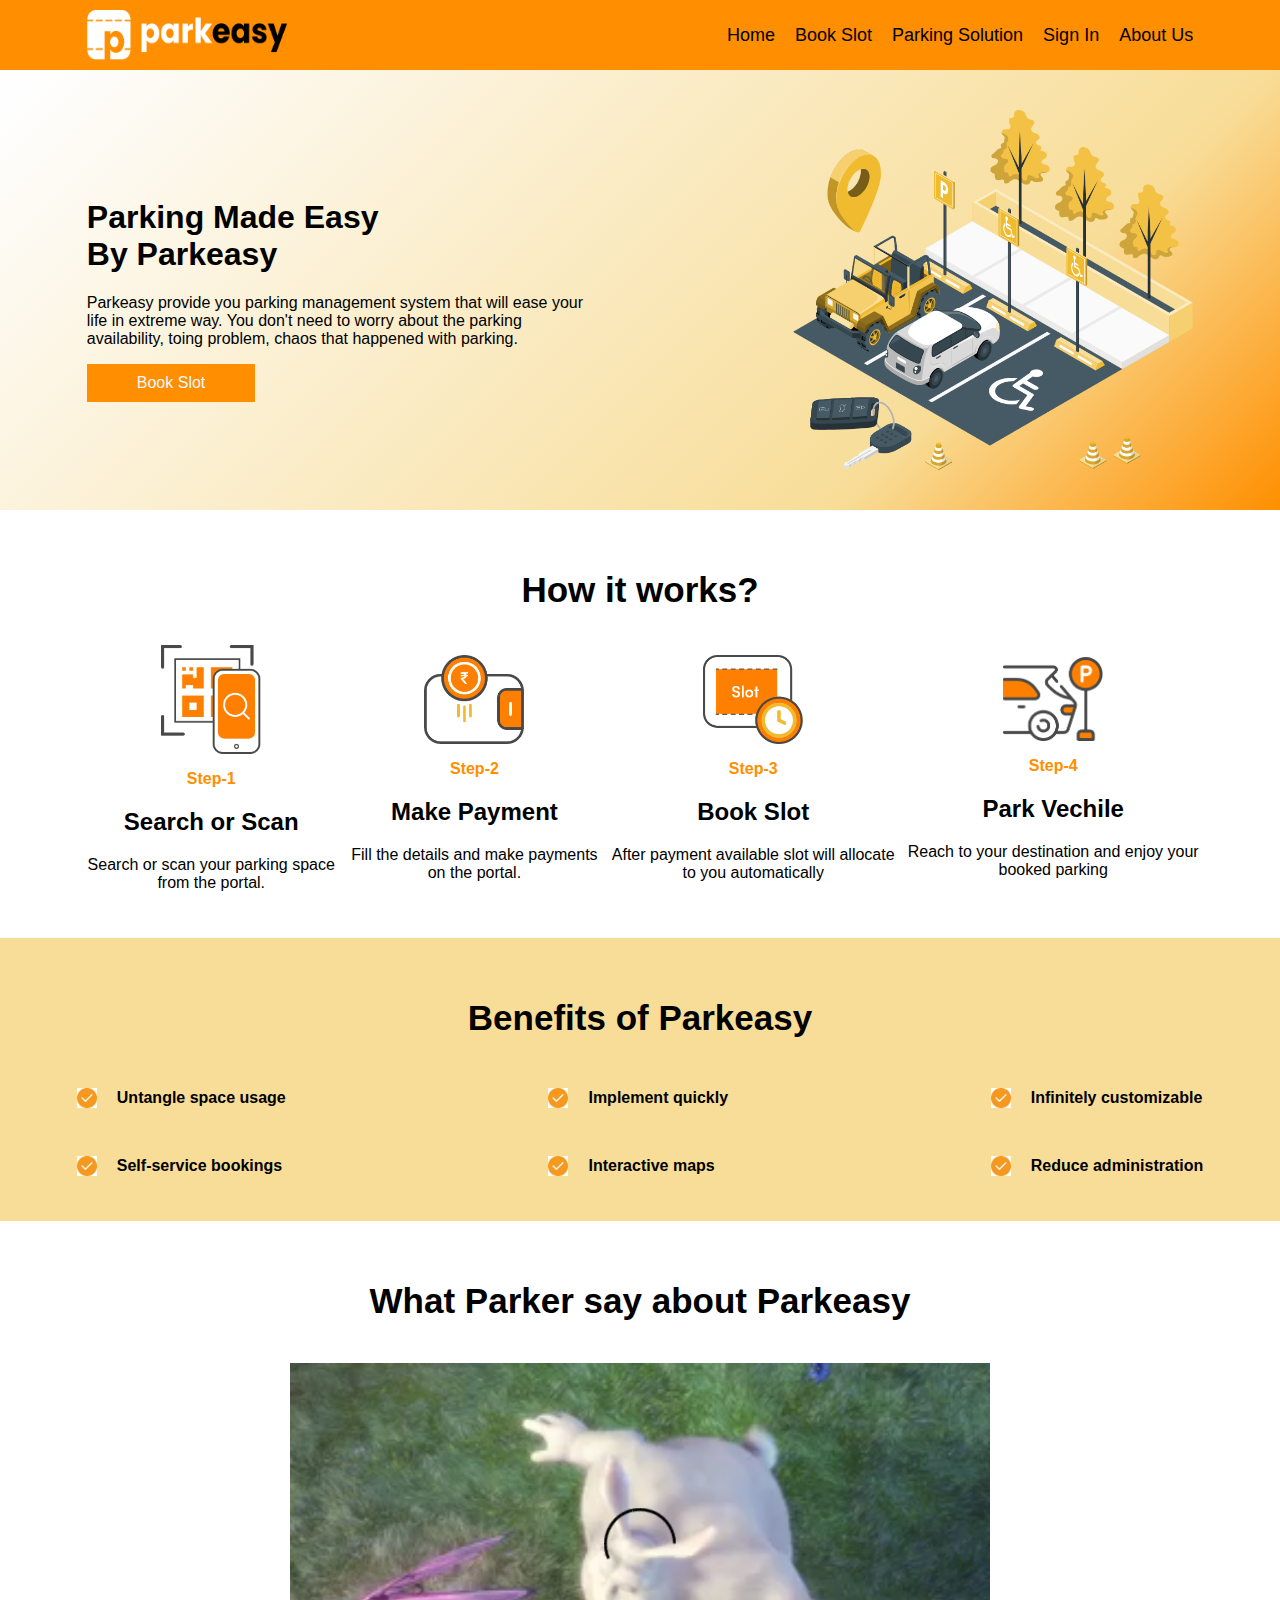
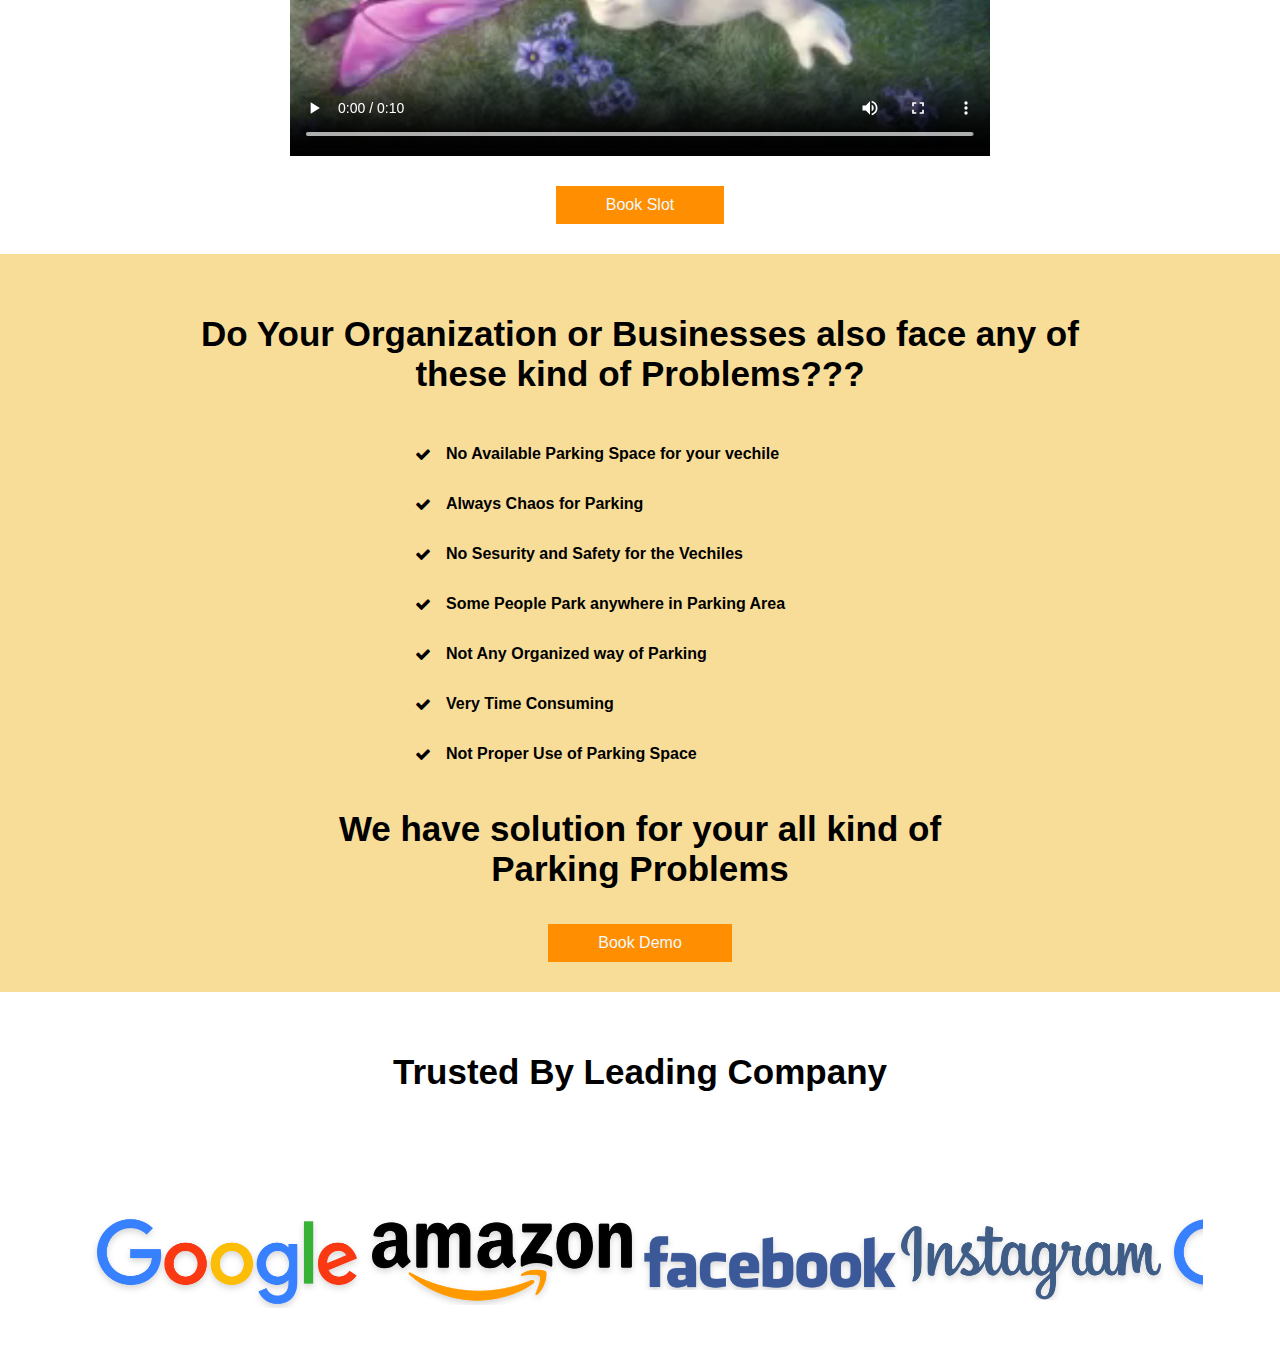
==== Index.html @ d3010aca "web page" ====
<html>

<head>
    <title>Parkeasy</title>
    <meta charset="utf-8">
    <meta name="viewport" content="width=device-width, initial-scale=1">
    <link href="http://fonts.cdnfonts.com/css/sofia-pro" rel="stylesheet">
    <link href="./css/Style.css" rel="stylesheet" type="text/css" />
    <!-- <link href="./sofia.css" rel="stylesheet" /> -->
    <link rel="stylesheet" href="https://pro.fontawesome.com/releases/v5.10.0/css/all.css"
        integrity="sha384-AYmEC3Yw5cVb3ZcuHtOA93w35dYTsvhLPVnYs9eStHfGJvOvKxVfELGroGkvsg+p" crossorigin="anonymous" />
    <!-- Font Awesome -->
    <link href="https://cdnjs.cloudflare.com/ajax/libs/font-awesome/5.15.1/css/all.min.css" rel="stylesheet" />

    <link rel="stylesheet" href="https://cdnjs.cloudflare.com/ajax/libs/font-awesome/4.7.0/css/font-awesome.min.css">
</head>

<body>
    <script>
        function myFunction() {
            console.log('hii')
            let vid = document.getElementById("vid");
            vid.play();
        }
    </script>
    <div class="header">
        <div>
            <a href="#default" class="logo"><img src="./Assets/Group 21.png"></a>
        </div>
        <div class="header-right">
            <a class="active" href="#home">Home</a>
            <a href="#book Slot">Book Slot</a>
            <a href="#parking Solution">Parking Solution</a>
            <a href="#sigin">Sign In</a>
            <a href="#about">About Us</a>
        </div>
    </div>
    <!------------------------------------------------------------1-------------------------------------------------------------->
    <div class="container">
        <div class="row">
            <div class="col-sm">
                <h1><b>Parking Made Easy<br> By Parkeasy</b>
                </h1>
                <p>Parkeasy provide you parking management system that will ease your <br> life in extreme way. You
                    don't need to worry about the parking <br> availability, toing problem, chaos that happened with
                    parking.</p>
                <button class="btn">Book Slot</button>
            </div>
            <div class="col-sm">
                <img class="parking-img" src="./Assets/Parking-amico.png" alt="PARKING">
            </div>
        </div>
    </div>
    <!-------------------------------------------------------------2----------------------------------------------------------->
    <div class="container2">
        <p class="main2">How it works?</p>
        <div class="row">

            <div class="card">
                <img class="img2" src="./Assets/Group 1034.png" alt="search scan">
                <p class="steps">Step-1</p>
                <h2>Search or Scan</h2>
                <p>Search or scan your parking space from the portal.</p>
            </div>
            <div class="card">
                <img class="img2" src="./Assets/Group 1046.png" alt="search scan">
                <p class="steps">Step-2</p>
                <h2>Make Payment</h2>
                <p>Fill the details and make payments on the portal.</p>
            </div>
            <div class="card">
                <img class="img2" src="./Assets/Group 1051.png" alt="search scan">
                <p class="steps">Step-3</p>
                <h2>Book Slot</h2>
                <p>After payment available slot will allocate to you automatically</p>
            </div>
            <div class="card">
                <img class="img2" src="./Assets/Group 1053.png" alt="search scan">
                <p class="steps">Step-4</p>
                <h2>Park Vechile</h2>
                <p>Reach to your destination and enjoy your booked parking</p>
            </div>

        </div>
    </div>
    <!-------------------------------------------------------------3----------------------------------------------------------->
    <div class="container3">
        <p class="main2">Benefits of Parkeasy</p>
        <div class="row3">
            <div class="col3">
                <div class="tick"><img src="./Assets/Tick.jpg">
                    <p>Untangle space usage</p>
                </div><br>
                <div class="tick"><img src="./Assets/Tick.jpg">
                    <p>Self-service bookings</p>
                </div>
            </div>
            <div class="col3">
                <div class="tick"><img src="./Assets/Tick.jpg">
                    <p>Implement quickly</p>
                </div><br>
                <div class="tick"><img src="./Assets/Tick.jpg">
                    <p>Interactive maps</p>
                </div>
            </div>
            <div class="col3">
                <div class="tick"><img src="./Assets/Tick.jpg">
                    <p>Infinitely customizable</p>
                </div><br>
                <div class="tick"><img src="./Assets/Tick.jpg">
                    <p>Reduce administration</p>
                </div>
            </div>
        </div>
    </div>
</body>
<!-------------------------------------------------------------3----------------------------------------------------------->
<div class="container4">
    <p class="main2">What Parker say about Parkeasy</p>
    <!-- <div class="video-button" >
        <img onclick="myFunction()" src="./Assets/Group 33.png">
       
    </div> -->

    <div class="video-container">
        <video id="vid" class="video1" controls>
            <source src="./Assets/video.mp4" type="video/mp4">
            <source src="./Assets/video.ogg" type="video/ogg">
        </video>
    </div>
    <div class="btn1">
        <button class="btn">Book Slot</button>
    </div>
</div>
<!-----------------------------------------------------5-------------------------------------------------------------------->
<div class="container5">
    <p class="main2">Do Your Organization or Businesses also face any of <br>these kind of Problems???</p>
    <div class="main-cont">
        <div class="fa-icon">
            <i class="fa fa-check"></i>
            <p class="data">No Available Parking Space for your vechile</p>
        </div>
        <div class="fa-icon">
            <i class="fa fa-check"></i>
            <p class="data">Always Chaos for Parking</p><br>
        </div>
        <div class="fa-icon">
            <i class="fa fa-check"></i>
            <p class="data">No Sesurity and Safety for the Vechiles</p>
        </div>
        <div class="fa-icon">
            <i class="fa fa-check"></i>
            <p class="data">Some People Park anywhere in Parking Area</p>
        </div>
        <div class="fa-icon">
            <i class="fa fa-check"></i>
            <p class="data">Not Any Organized way of Parking</p>
        </div>
        <div class="fa-icon">
            <i class="fa fa-check"></i>
            <p class="data">Very Time Consuming</p>
        </div>
        <div class="fa-icon">
            <i class="fa fa-check"></i>
            <p class="data">Not Proper Use of Parking Space</p>
        </div>
    </div>
    <p class="main2">We have solution for your all kind of <br>Parking Problems</p>
    <div class="btn1">
        <button class="btn">Book Demo</button>
    </div>
</div>
<!---------------------------------------------------------------------6------------------------------------------------------------------>
<div class="container6">
    <p class="main2">Trusted By Leading Company</p>
    <div class="scroll">
    <div class="row-logo">
        <div class="colum">
            <img src="./Assets/google-icon.png">
        </div>
        <div class="colum">
            <img src="./Assets/amazon-icon.png">
        </div>
        <div class="colum">
            <img src="./Assets/facebook-icon.png">
        </div>
        <div class="colum">
            <img src="./Assets/insta-icon.png">
        </div>
        <div class="colum">
            <img src="./Assets/google-icon.png">
        </div>
        <div class="colum">
            <img src="./Assets/amazon-icon.png">
        </div>
        <div class="colum">
            <img src="./Assets/facebook-icon.png">
        </div>
        <div class="colum">
            <img src="./Assets/insta-icon.png">
        </div>
        
    </div>
</div>
</div>
</body>

</html>
---- css/Style.css ----
* {
    box-sizing: border-box;
}

body {
    margin: 0;
    font-family: 'Sofia Pro', sans-serif;
}

.header {
    overflow: hidden;
    background-color: #ff8f00;
    padding: -5px 5px;
    display: flex;
    align-items: center;
    padding: 0 6%;
    justify-content: space-between;
}

.header a {
    float: left;
    color: black;
    text-align: center;
    padding: 10px;
    text-decoration: none;
    font-size: 18px;
    line-height: 25px;
    border-radius: 4px;
}

.header a.logo img {
    height: 50px;
    width: 200px;
}

.header-right {
    display: flex;
}
/*------------------------------------------------------------------1------------------------------------------------------- */
.container {
    padding: 30px 6%;
    margin-top: 0px;
    background-image: linear-gradient(135deg, #fefefe 30px, #f8dd98 900px, #ff8f00 100%);
}

.col-sm {
    padding: 10px;
}

.row {
    display: flex;
    justify-content: space-between;
    align-items: center;
}

.parking-img {
    max-width: 400px;
}

.btn {
    background-color: #ff8f00;
    color: aliceblue;
    border: none;
    padding: 10px 50px;
    text-align: center;
    text-decoration: none;
    display: inline-block;
    font-size: 16px;
}
/*------------------------------------------------------------------2------------------------------------------------------- */
.container2 {
    padding: 30px 6%;
    
}
 .main2 {
    margin-top: 30px;
    font-weight: bold;
    text-align: center;
    font-size: 35px;
}
.img2{
    height: auto;
    max-width: 100px;
}
.card {
    box-shadow: 0 0px 0px 0 rgba(0, 0, 0, 0.2);
    max-width: 300px;
    margin: auto;
    text-align: center;
    font-family: arial;
  }
  .steps{
      color:#ff8f00 ;
      font-weight: bold;
  }
/*------------------------------------------------------------------3------------------------------------------------------- */
  .container3{
      background-color:#f8dd98;
      padding: 30px 6%;
  }
  .row3{
      display: flex;
      justify-content: space-between;
      font-weight: bold;
      font-size: 16px;
  }
  .tick{
      display: flex;
      align-items: center;

  }
  .tick img{
    max-width: 20px;
  }
  .col3 p{
    padding-left: 20px;
  }
/* ------------------------------------------------------------------4--------------------------------------------------------- */
  .container4{
    padding: 30px 6%;
  }
  .video-button{
    position: absolute;
    top: 203%;
    z-index: 3;
    left:47%;
  }
  .video-container{
    display: flex;
    justify-content: center;
  }
  .video1{
      width: 700px;
      height: 400px;
  }
  .btn1{
    display: flex;
    justify-content: center;
    margin-top: 30px;
  }
  /* -----------------------------------------------------------------------5--------------------------------------------------------- */
  .container5{
    background-color:#f8dd98;
    padding: 30px 6%;
   
}
.main-cont{
    max-width: 450px;
    margin: auto;
}
.fa-icon{
    display: flex;
    align-items: center;
}
.data{
    padding-left:15px ;
    font-weight: bold;
}
/*---------------------------------------------------------------6---------------------------------------------------------------------- */
.container6{
    padding: 30px 6%;
  }
  .row-logo{
      margin-top: 7%;
      display: flex;
      justify-content: space-between;
      align-items: center;
  }
  .scroll{
  margin: 4px, 4px;
  padding: 10px;
  width: auto;
  overflow-x: auto;
  overflow-y: hidden;

}
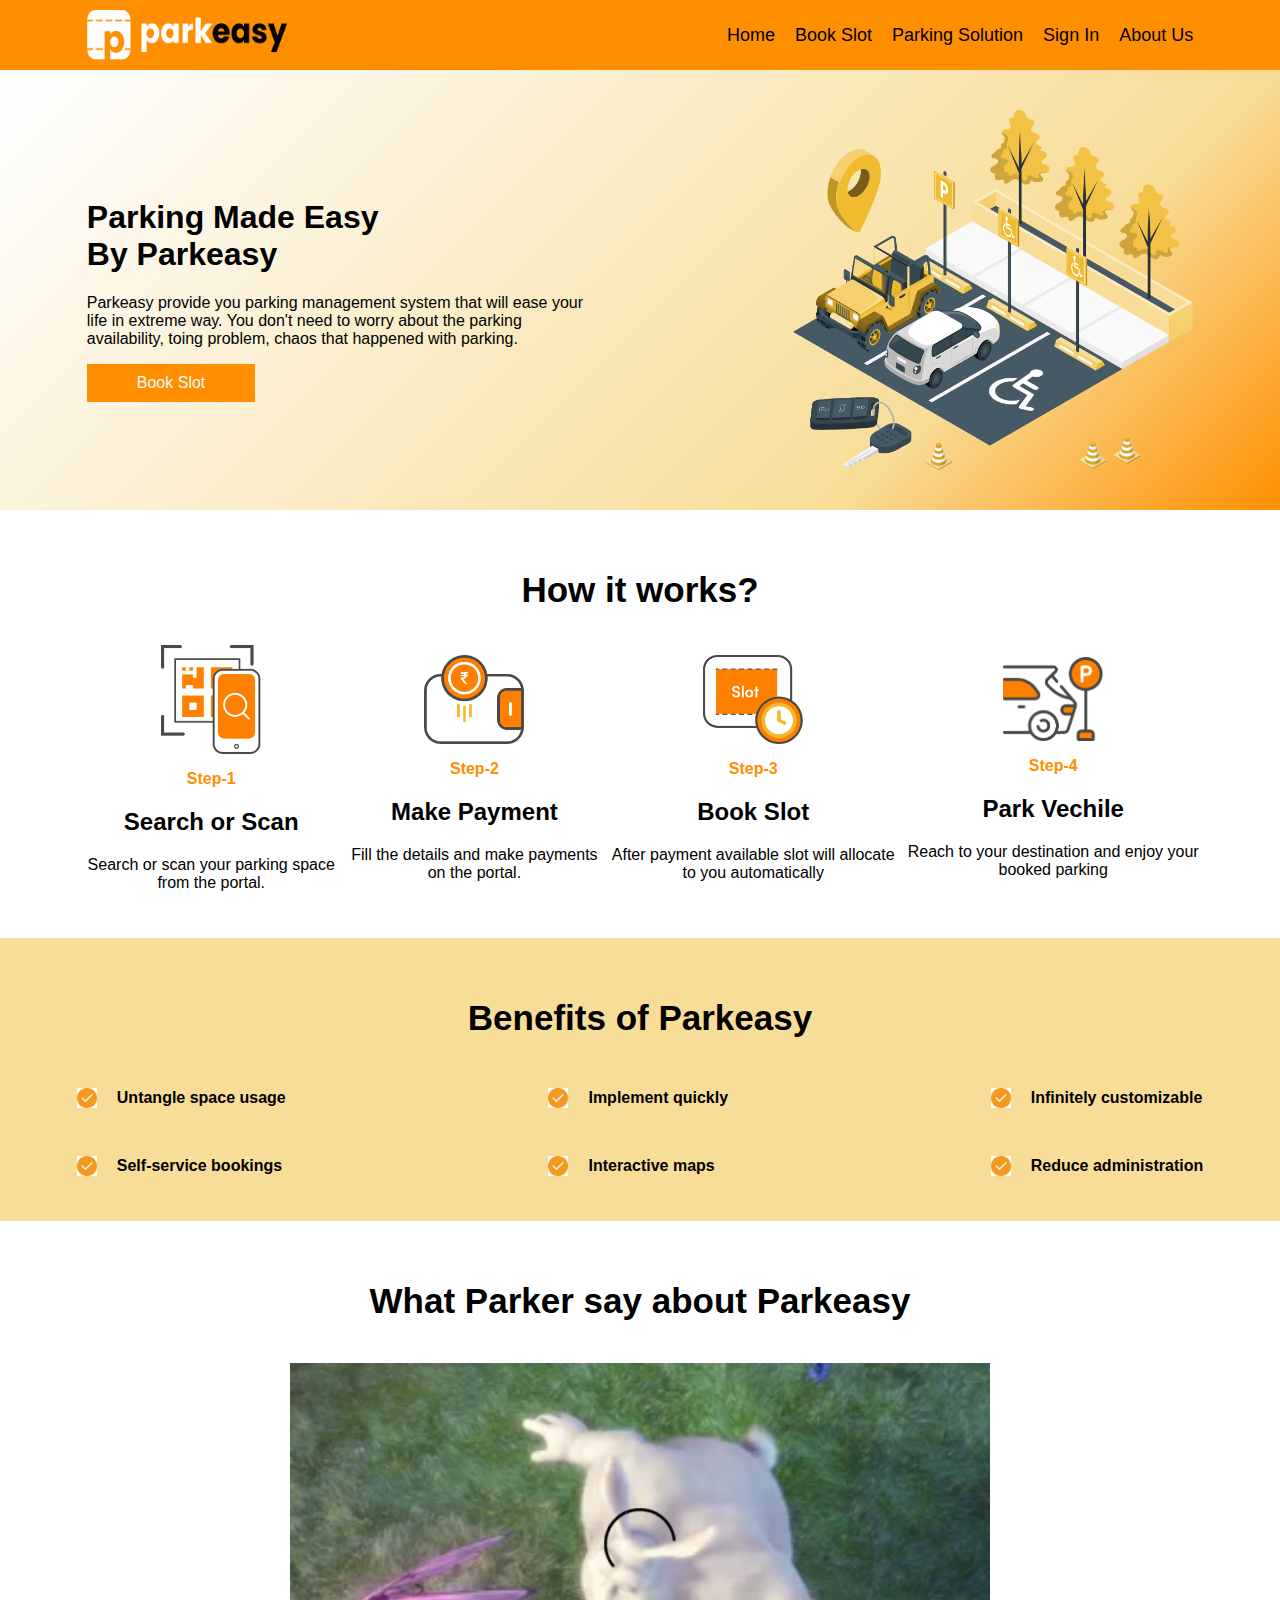
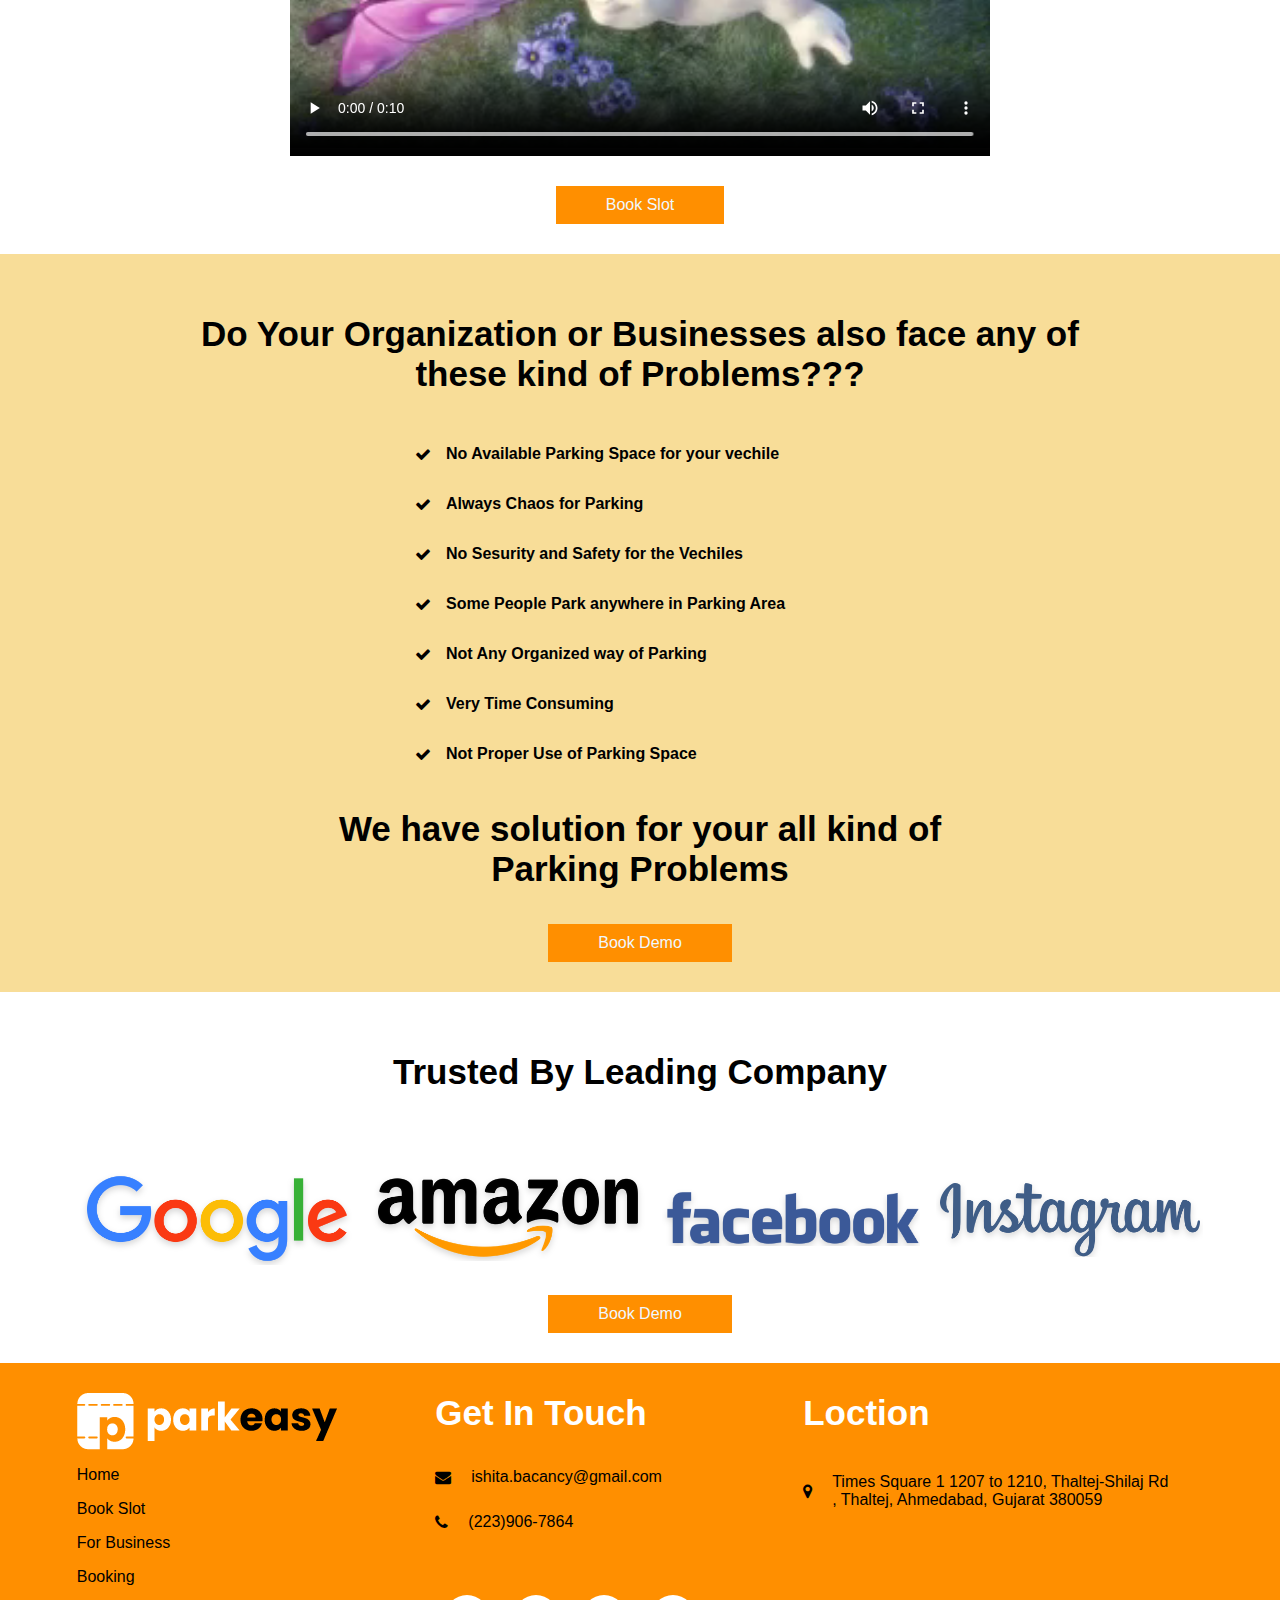
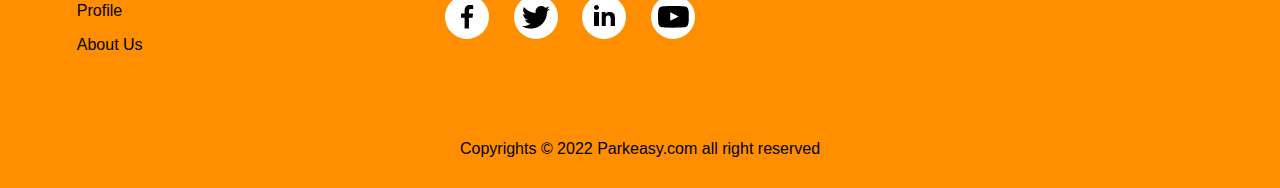
==== commit 15b8c4c7: "created footer in webpage" ====
--- a/Index.html
+++ b/Index.html
@@ -173,7 +173,7 @@
 <!---------------------------------------------------------------------6------------------------------------------------------------------>
 <div class="container6">
     <p class="main2">Trusted By Leading Company</p>
-    <div class="scroll">
+
     <div class="row-logo">
         <div class="colum">
             <img src="./Assets/google-icon.png">
@@ -187,22 +187,67 @@
         <div class="colum">
             <img src="./Assets/insta-icon.png">
         </div>
-        <div class="colum">
-            <img src="./Assets/google-icon.png">
-        </div>
-        <div class="colum">
-            <img src="./Assets/amazon-icon.png">
-        </div>
-        <div class="colum">
-            <img src="./Assets/facebook-icon.png">
-        </div>
-        <div class="colum">
-            <img src="./Assets/insta-icon.png">
+    </div>
+    <div class="btn1">
+        <button class="btn">Book Demo</button>
+    </div>
+</div>
+<!---------------------------------------------------------7-------------------------------------------------------->
+<footer class="footer-container">
+    <div class="row-footer">
+        <div class="col-footer">
+            <div>
+                <img src="./Assets/Group 21.png">
+            </div>
+            <div class="footer-left">
+                <P>Home</P>
+                <p>Book Slot</p>
+                <p>For Business</p>
+                <p>Booking</p>
+                <p>Profile</p>
+                <p>About Us</p>
+            </div>
+        </div>
+        <div class="col-footer">
+            <p class="footer-heading">Get In Touch</p>
+            <div class="footer-data">
+                <i class="fa fa-envelope"></i>
+                <div class="footer-data1">ishita.bacancy@gmail.com</div>
+            </div>
+            <div class="footer-data">
+                <i class="fa fa-phone"></i>
+                <div class="footer-data1">(223)906-7864</div>
+            </div>
+            <div class="footer-icon">
+                <img src="./Assets/Group 296.png">
+                <img src="./Assets/Group 297.png">
+                <img src="./Assets/Group 298.png">
+                <img src="./Assets/Group 299.png">
+            </div>
+        </div>
+
+        <div class="col-footer">
+            <p class="footer-heading">Loction</p>
+            <div class="footer-data">
+                <i class="fa fa-map-marker"></i>
+                <div class="footer-data1">Times Square 1 1207 to 1210, Thaltej-Shilaj Rd<br>, Thaltej, Ahmedabad,
+                    Gujarat 380059</div>
+            </div><br><br>
+            <div id="map">
+                <iframe
+                    src="https://www.google.com/maps/embed?pb=!1m14!1m8!1m3!1d14685.16144507752!2d72.5014109!3d23.0498141!3m2!1i1024!2i768!4f13.1!3m3!1m2!1s0x0%3A0x9b14edd4c5fa8634!2sBacancy%20-%20Dedicated%20to%20Innovation!5e0!3m2!1sen!2sin!4v1652945111722!5m2!1sen!2sin"
+                    width="400" height="150" style="border:0;" allowfullscreen="" loading="lazy"
+                    referrerpolicy="no-referrer-when-downgrade"></iframe>
+            </div>
         </div>
         
     </div>
-</div>
-</div>
-</body>
+    <div class="footer-bottom">
+        
+        <div>Copyrights © 2022 Parkeasy.com all right reserved  </div>
+
+    </div>
+    </div>
+    </body>
 
 </html>--- a/css/Style.css
+++ b/css/Style.css
@@ -166,11 +166,42 @@
       justify-content: space-between;
       align-items: center;
   }
-  .scroll{
-  margin: 4px, 4px;
-  padding: 10px;
-  width: auto;
-  overflow-x: auto;
-  overflow-y: hidden;
-
-}+  /*--------------------------------------------------------------7---------------------------------------------------------------------- */
+  .footer-container{
+    background-color: #ff8f00;
+    padding: 30px 6%;
+  }
+  .row-footer{
+    display: flex;
+    justify-content: space-between;
+  }
+  .col-center{
+      padding-top: 0;
+  }
+  .col-footer .col-center{
+      color: white;
+  }
+  .footer-data{
+      display: flex;
+      margin-top: 10%;
+      align-items: center;
+  }
+  .footer-data1{
+      padding-left: 20px;
+  }
+  .footer-heading
+  {
+    font-weight: bold;
+   margin-top: 0;
+    font-size: 35px;
+    color: white;
+  }
+  .footer-icon img{
+      margin-top: 20%;
+      padding: 10px;
+     
+  }
+  .footer-bottom{
+      margin-top: 4%;
+      text-align: center;
+  }